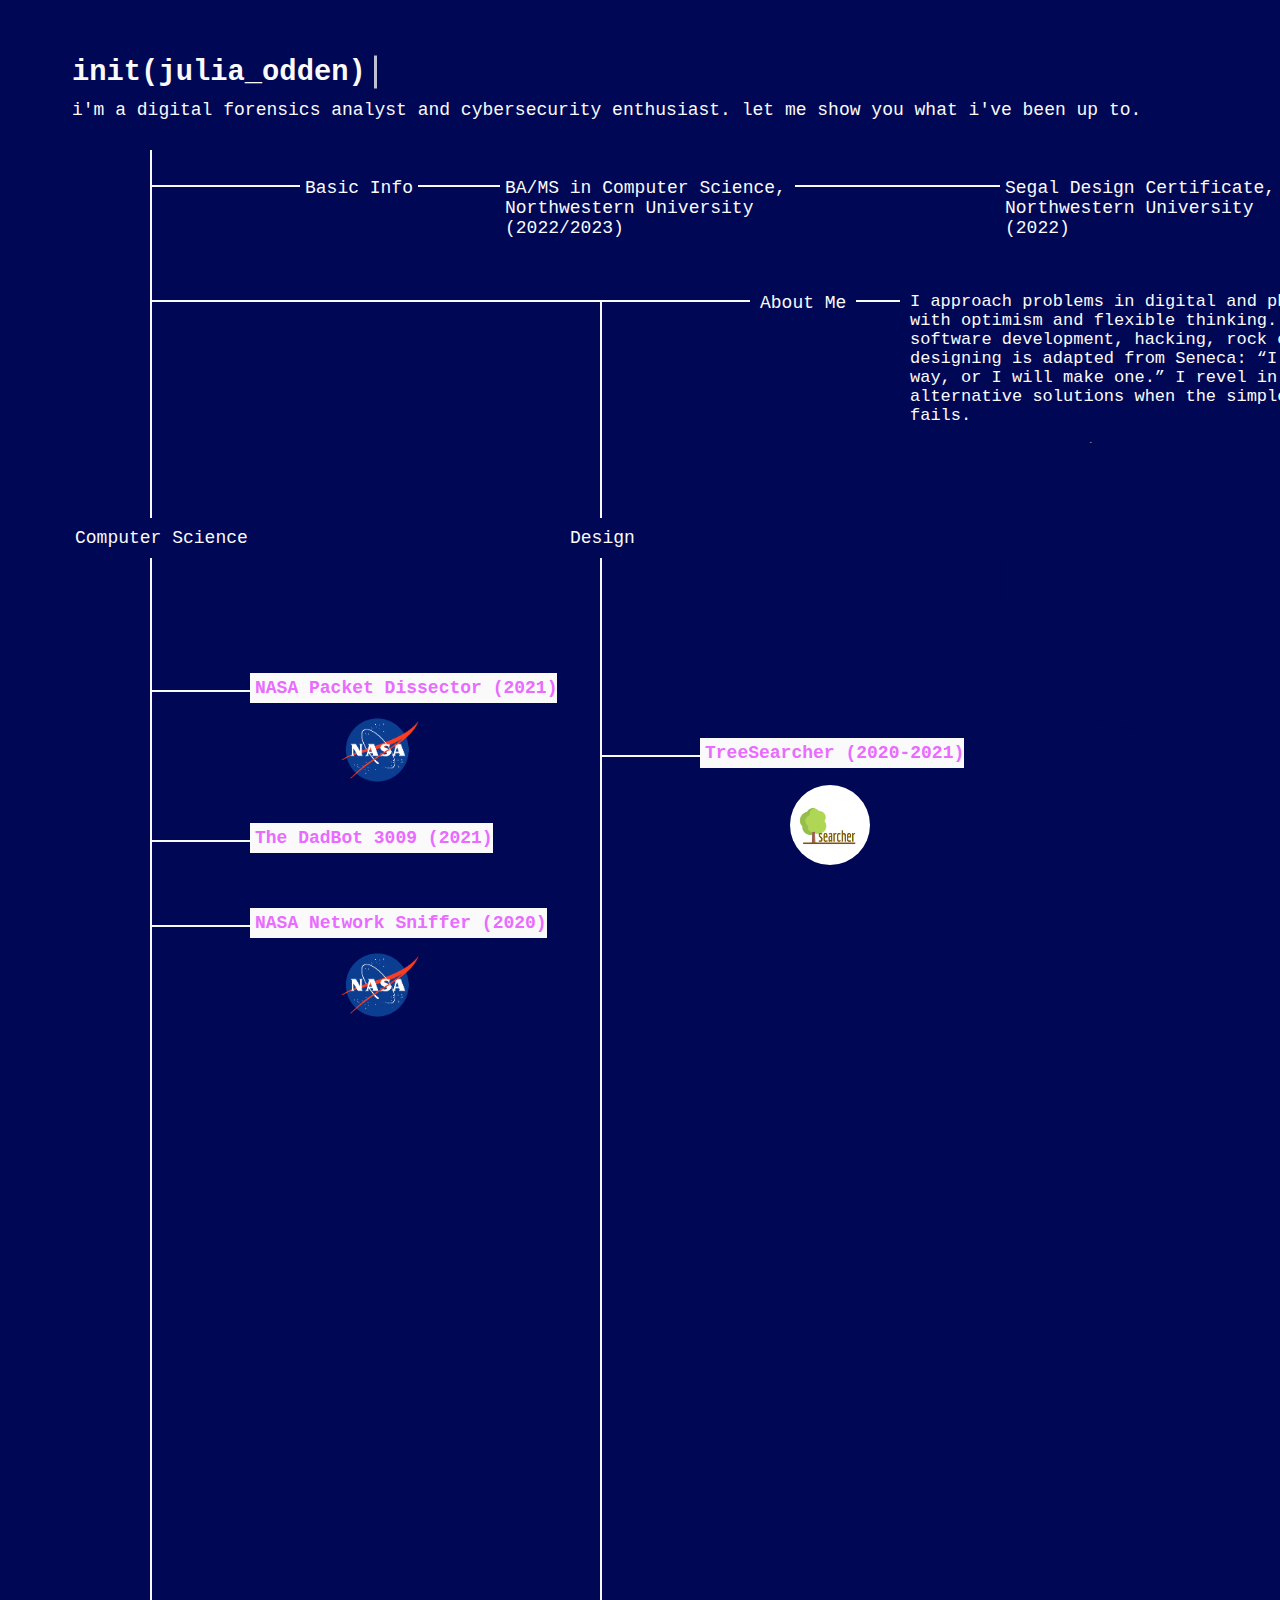
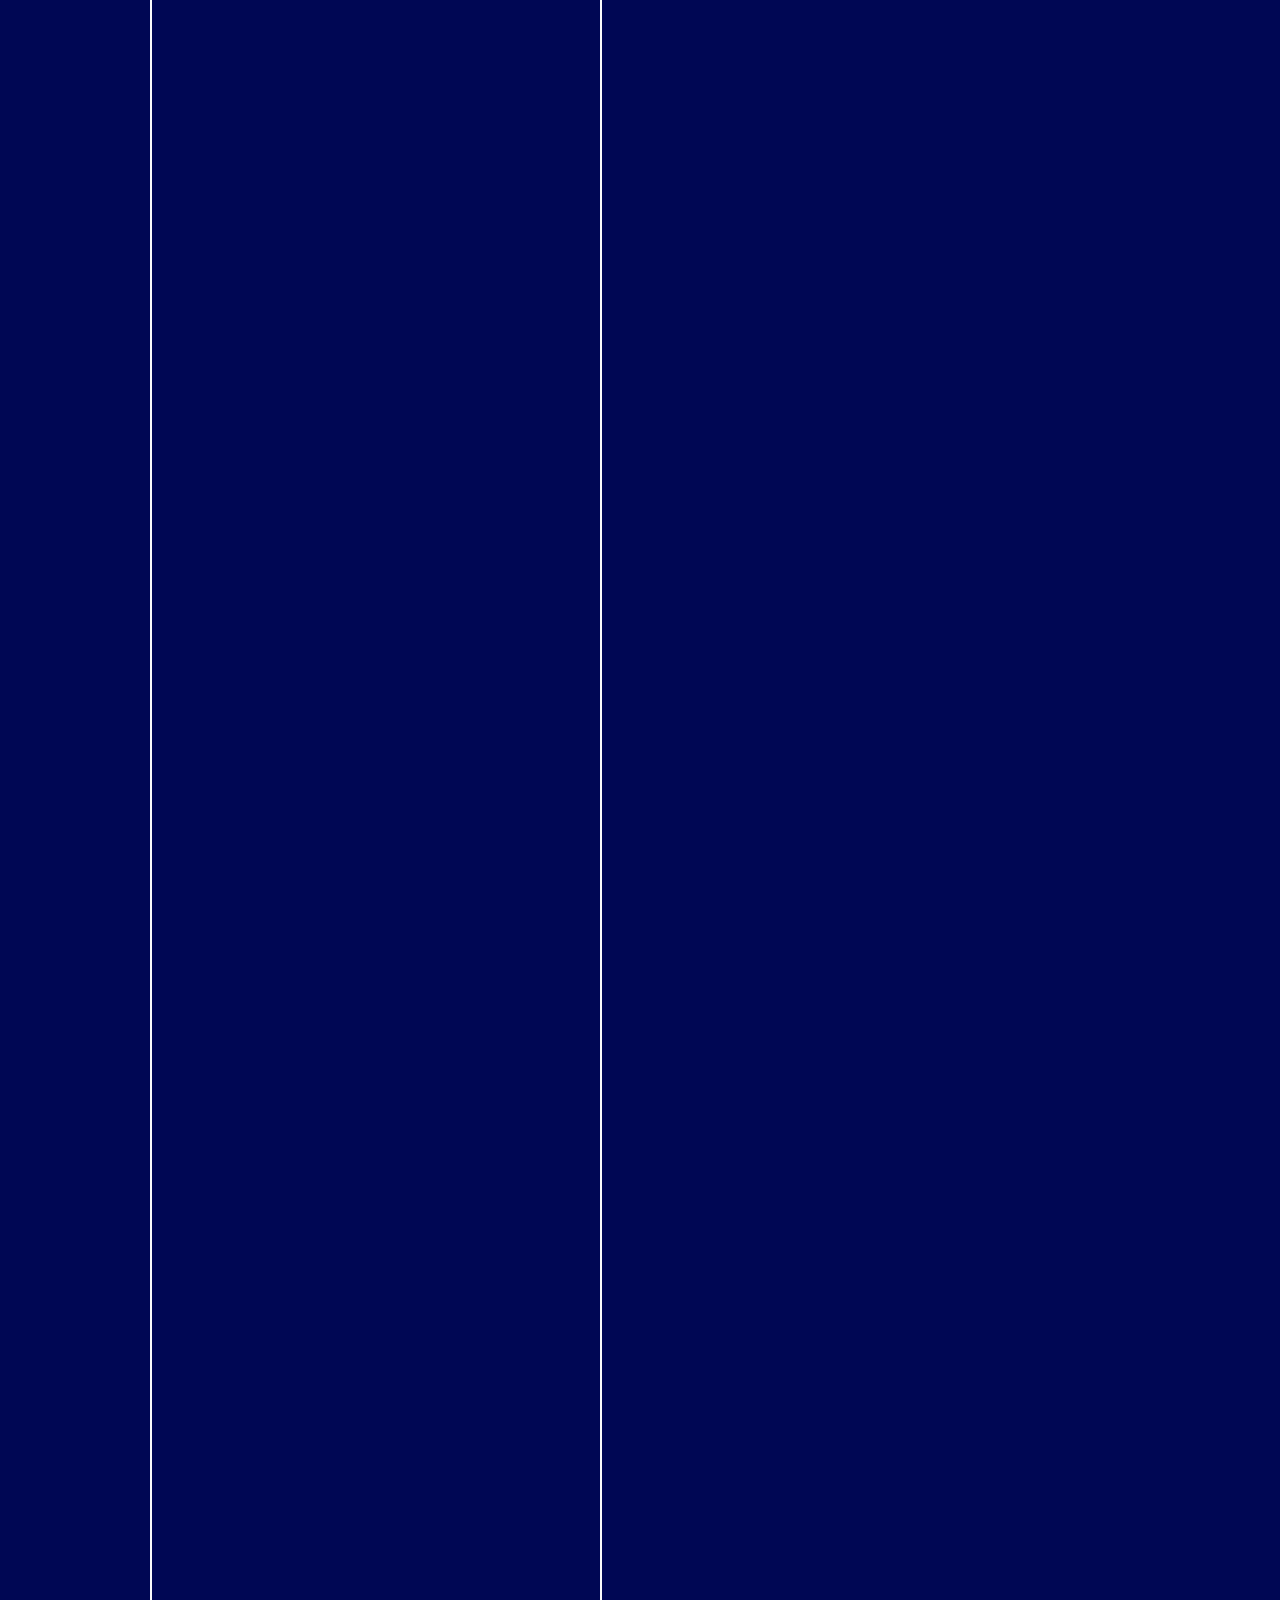
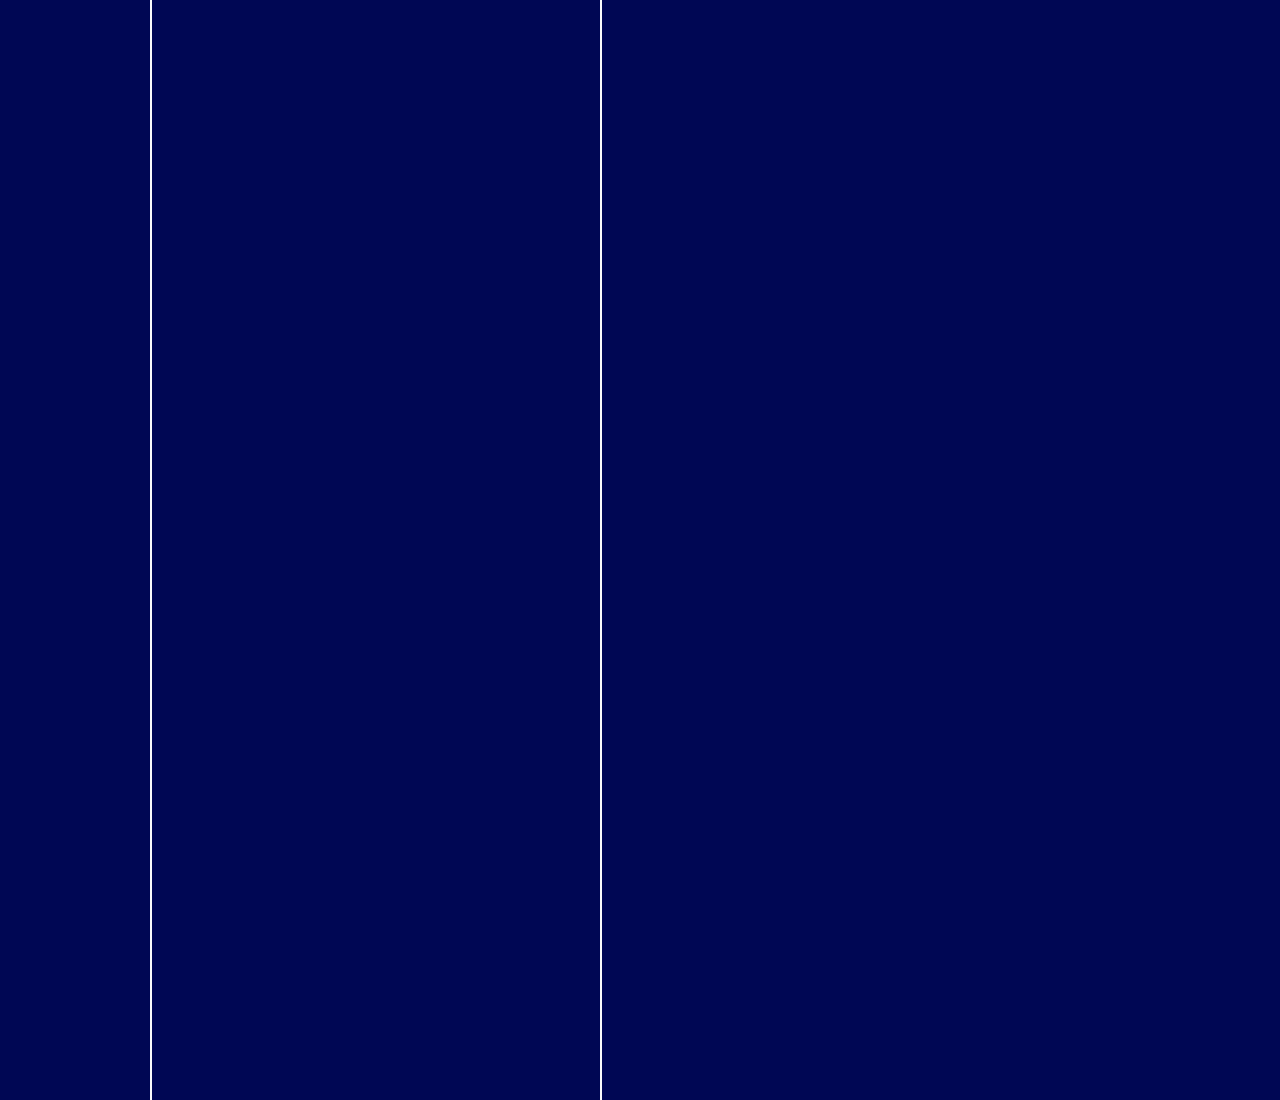
==== index_non_animated.html @ 8c8ec8ff "made non-animated index page" ====
<!DOCTYPE html>
<html lang="en"> 

<head>
  <link type="text/css" rel="stylesheet" href="./main_non_animated.css">
  <link rel="preconnect" href="https://fonts.googleapis.com"> 
  <script src="https://kit.fontawesome.com/14238980ed.js" crossorigin="anonymous"></script>

</head> 
<body>
	<a name="top"></a>
	<h1 class="line_1 typewriter">init(julia_odden)</h1>
	<p class="line_2">i'm a digital forensics analyst and cybersecurity enthusiast. let me show you what i've been up to.</p>
	<div class="guidelines">
		<div class="line verts vert"></div>
		<div class="line horiz"></div>
		<div class="line horiz2"></div>
		<div class="line verts vert2"></div>
		<div class="line verts vert3"></div>
	</div>
	<div class="labels">
		<p class="animated selectors compsci">Computer Science</p>
		<p class="animated selectors design">Design</p>
		<p class="animated selectors abtme">About Me</p>
		<p class="animated selectors links">Links</p>
	</div>
	<p class="animated" id="basicinfo">Basic Info</p>
	<p id="bio" class="animated degrees">BA/MS in Computer Science, Northwestern University (2022/2023)</p>
	<p id="bio" class="animated certs">Segal Design Certificate, Northwestern University (2022)</p>
	<p id="bio" class="animated home">Based in Chicago</p>
	<div class="projects">
		<a href="./project1.html" target="_blank"><p class="animated project cs nasa_a lynx">NASA Packet Dissector (2021)</p></a>
		<a href="./project1.html" target="_blank"><img class="animated meatball" src="./nasa.png" alt="nasa meatball"></a>
		<a href="./project3.html" target="_blank"><p class="animated project cs dadbot lynx">The DadBot 3009 (2021)</p></a>
		<a href="./project2.html" target="_blank"><p class="animated project cs nasa_b lynx">NASA Network Sniffer (2020)</p></a>
		<a href="./project2.html" target="_blank"><img class="animated meatball meatball2" src="./nasa.png" alt="nasa meatball"></a>
		<a href="./project4.html" target="_blank"><p class="animated project dsgn treesearcher_project lynx">TreeSearcher (2020-2021)</p></a>
		<a href="./project4.html" target="_blank"><img class="animated meatball treesearcher_logo" src="./treesearcher_logo.png" alt="treesearcher logo"></a>
	</div>
	<div class="project_lines">
		<div class="animated line a_nasa"></div>
		<div class="animated line dadbot_line"></div>
		<div class="animated line b_nasa"></div>
		<div class="animated line treesearcher"></div>
	</div>
	<p class="animated selectors abtme_txt">I approach problems in digital and physical space with optimism and flexible thinking. 
My motto in software development, hacking, rock climbing, and designing is adapted from Seneca: “I will find a way, or I will make one.” I revel in making alternative solutions when the simplest one fails.
</p>
	<img class="animated portrait" src="./NBS_0948_Original.jpg" alt="portrait">
	<a class="animated icons" href="https://github.com/JuliaMarO/" target="_blank"><i class="fab fa-github fa-3x github symbols"></i></a>
	<a class="animated icons" href="https://compsciformyparents.blogspot.com/" target="_blank"><i class="fab fa-blogger-b fa-3x blogspot symbols"></i></a>
	<a class="animated icons" href="mailto:julia.odden@gmail.com"><i class="fas fa-envelope fa-3x mail symbols"></i></a>
	<a class="animated icons" href="./Odden_Resume.pdf" target="_blank"><i class="far fa-file fa-3x resume symbols"></i></a>
	<a class="animated icons" href="#top"><i class="fas fa-arrow-up fa-3x arrow symbols"></i></a>
</body>
---- main_non_animated.css ----
/*
TODO

- hover effects on all the links

*/

* {
  background: #000754;
  overflow: hidden;
}

/* Global */
html{
  min-height: 100%;
  overflow: scroll;
  scroll-behavior: smooth;
}

body{
  height: 100%;
  padding: 4em;
  color: #fafafa;
  font-family: 'Source Code Pro', monospace; 
}

/* Highlight formatting for all the links in the project*/
.lynx {
	background: #fafafa;
	color: #e96bff; /* PINK */
	font-weight: bold;
	padding-left: 5px !important;
}

/* LANDING PAGE */

.top{
	content: "";
	position: fixed;
	top: 0px;
	left: 0px;
}

p {
	font-size: 18px;
}

.line_1{
    position: absolute;
    width: 10.5em;
    margin: 0 auto;
    border-right: 3px solid rgba(255,255,255,.75);
    font-size: 180%;
    text-align: left;
    white-space: nowrap;
    overflow: hidden;
    transform: translateY(-50%); 
    color: #fafafa;
}

.line_2{
    position: absolute;
    margin: 20 auto;
    width: 100%;
    font-size: 18px;
    text-align: left;
    white-space: nowrap;
    overflow: hidden;
    transform: translateY(50%); 
}

.line {
    background: #fafafa;
    position: absolute;      
}

.vert{
	top: 150px;
    left: 150px;
	height: 4150px;
	width: 2px;
}

.vert2{
	top: 300px;
    left: 600px;
	height: 4000px;
	width: 2px;
}

.vert3{
	top: 300px;
    left: 1500px;
	height: 650px;
	width: 2px;
}

.horiz {
	top: 300px;
    left: 150px;
	height: 2px;
	width: 2400px;
}

.horiz2 {
	top: 185px;
    left: 150px;
	height: 2px;
	width: 2400px;
}

#basicinfo {
	width: auto;
	color: #fafafa;
	position: absolute;
	top: 150px;
	left: 300px;
	padding: 10px 5px;
}

#bio {
	color: #fafafa;
	position: absolute;
	top: 150px;
	padding: 10px 5px;
}

.degrees{
	left: 500px;
	width: 285px;
}

.certs{
	left: 1000px;
	width: 280px;
}
.home{
	left: 1500px;
	width: auto;
}

.compsci {
	color: #fafafa;
	position: absolute;
	top: 500px;
	left: 75px;
	padding: 10px 0px;
}

.design {
	color: #fafafa;
	position: absolute;
	top: 500px;
	left: 570px;
	padding: 10px 0px;
}

.abtme {
	color: #fafafa;
	position: absolute;
	top: 275px;
	left: 750px;
	padding: 0px 10px;
}

.links {
	color: #fafafa;
	position: absolute;
	top: 500px;
	left: 1480px;
	padding: 10px 0px;
}

.abtme_txt {
	color: #fafafa;
	position: absolute;
	top: 275px;
	left: 900px;
	width: 510px;
	padding: 0px 10px;
	font-size: 17px;
}

.typewriter{
  animation: blinkTextCursor 700ms steps(22) infinite normal;

}

.portrait {
	width:300px;
	height: 300px;
	object-fit: cover;
	border-radius: 50%;
	top: 430px;
	left: 1000px;
	position: absolute;
}

.symbols {
	color: #fafafa;
	position: absolute;
	left: 1475px;
	background: #000754;
	padding: 5px;
	transition: text-shadow 0.5s ease;
}

.github {
	top: 600px;
}

.blogspot {
	top: 700px;
}

.mail {
	top: 800px;
}

.resume {
	top: 900px;
}

.arrow {
	color: #fafafa;
	position: fixed;
	top: 10px;
	left: 10px;
	background: transparent;
	padding: 5px;
}

/* BUTTON HOVERING */

.symbols:hover {
  text-shadow: 0 0 10px #ffffff;
}

/* PROJECT PAGE 1: NASA PACKET DISSECTOR*/

.nasa_a {
	position: absolute;
	padding: 5px 0px;
	top: 655px;
	left: 250px;
	max-width: 75%;
}

.meatball {
	position: absolute;
	background: #000754;
	width: 160px;
	height: 80px;
	border-radius: 100%;
	top: 710px;
	left: 300px;
}

.a_nasa {
	top: 690px;
    left: 150px;
	height: 2px;
	width: 100px;
	color: #fafafa;
	position: absolute;	
}


/* PROJECT PAGE 2 (project3.html): DADBOT */
.dadbot {
	position: absolute;
	padding: 5px 0px;
	top: 805px;
	left: 250px;
	max-width: 75%;
}

.dadbot_line {
	top: 840px;
    left: 150px;
	height: 2px;
	width: 100px;
	color: #fafafa;
}


/* PROJECT PAGE 3 (project2.html): NASA NETWORK SNIFFER*/
.nasa_b {
	position: absolute;
	padding: 5px 0px;
	top: 890px;
	left: 250px;
	max-width: 75%;
}

.b_nasa {
	top: 925px;
    left: 150px;
	height: 2px;
	width: 100px;
    color: #fafafa;
}

.meatball2{
	top: 945px !important;
}

/* PROJECT PAGE 4 (project4.html): TREESEARCHER */
.treesearcher_project {
	position: absolute;
	padding: 5px 0px;
	top: 720px;
	left: 700px;
	max-width: 75%;
}

.treesearcher {
	top: 755px;
    left: 600px;
	height: 2px;
	width: 100px;
    position: absolute;
    color: #fafafa;
}

.treesearcher_logo{
	position: absolute;
	background: #000754;
	width: 80px;
	height: 80px;
	border-radius: 50%;
	top: 785px !important;
	left: 790px !important;
}


/* ANIMATION */


@keyframes blinkTextCursor{
	from{border-right-color: rgba(255,255,255,.75);}
	to{border-right-color: transparent;}
}
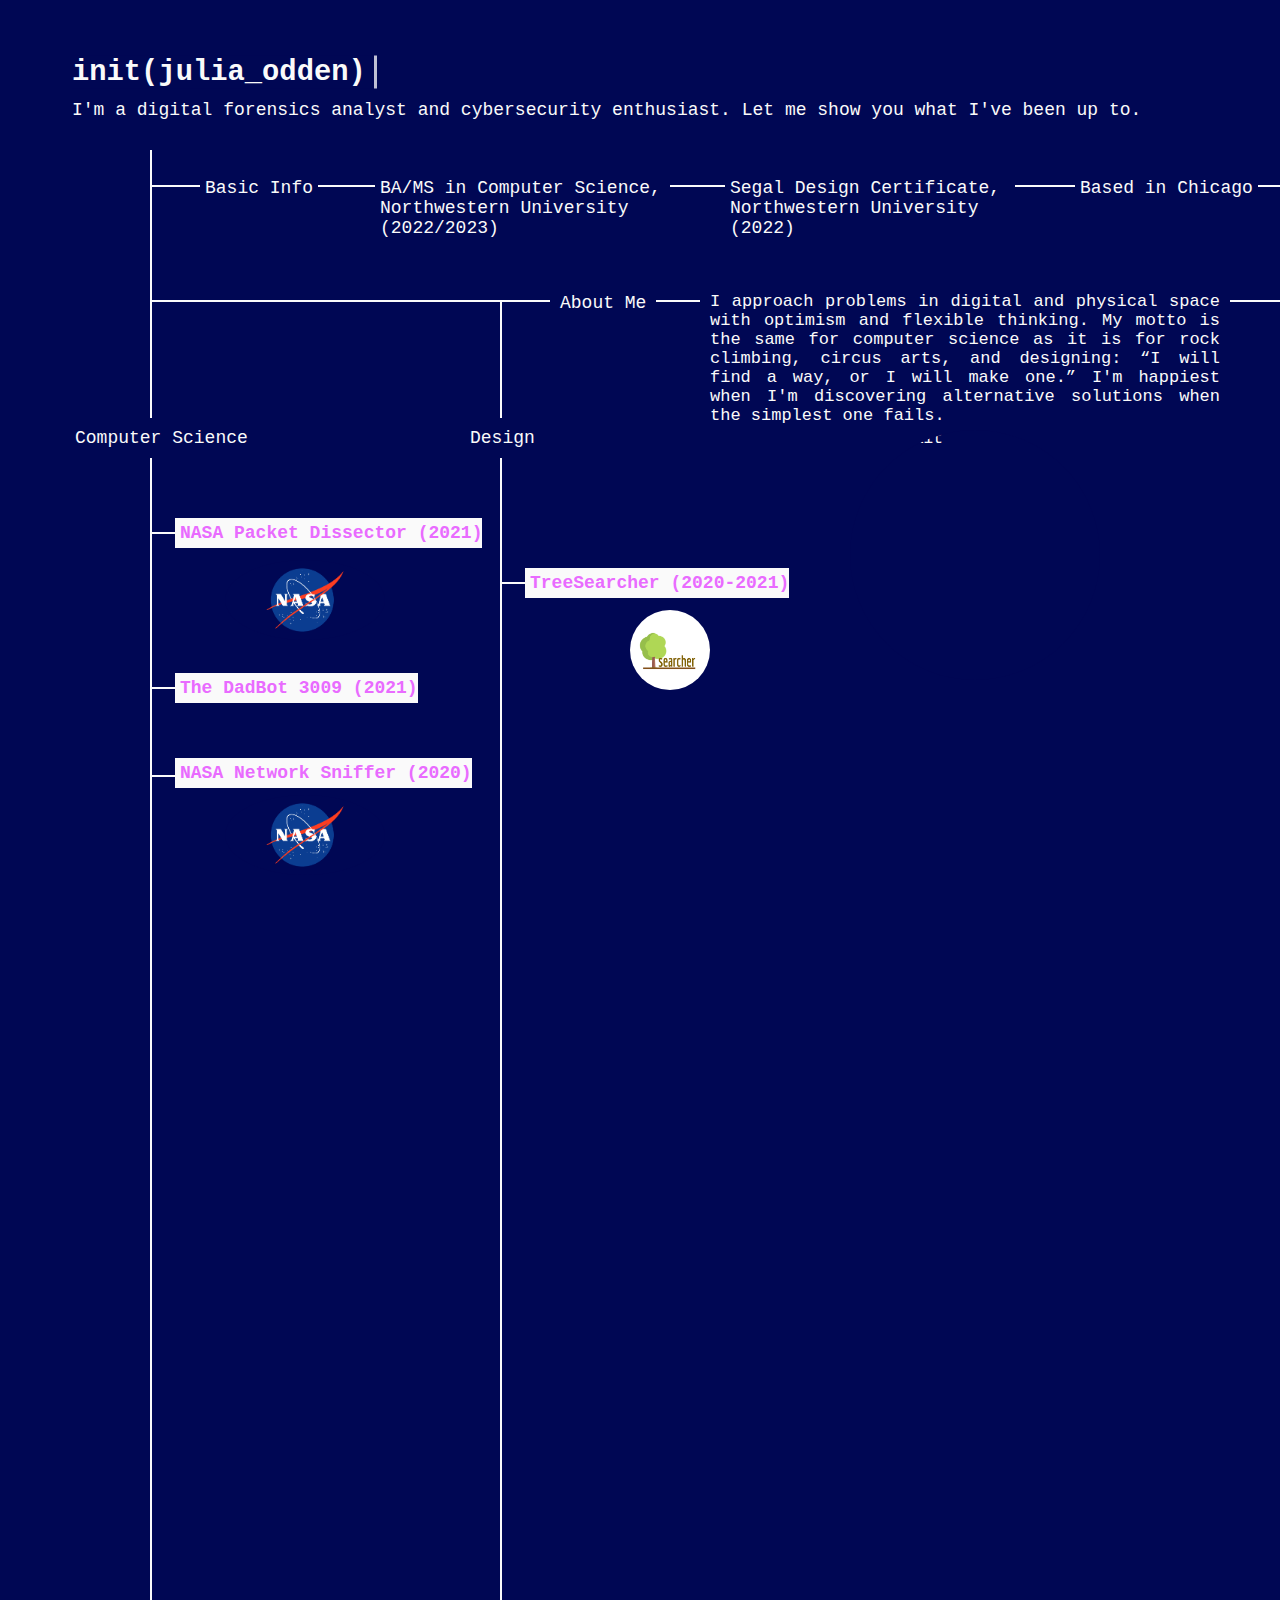
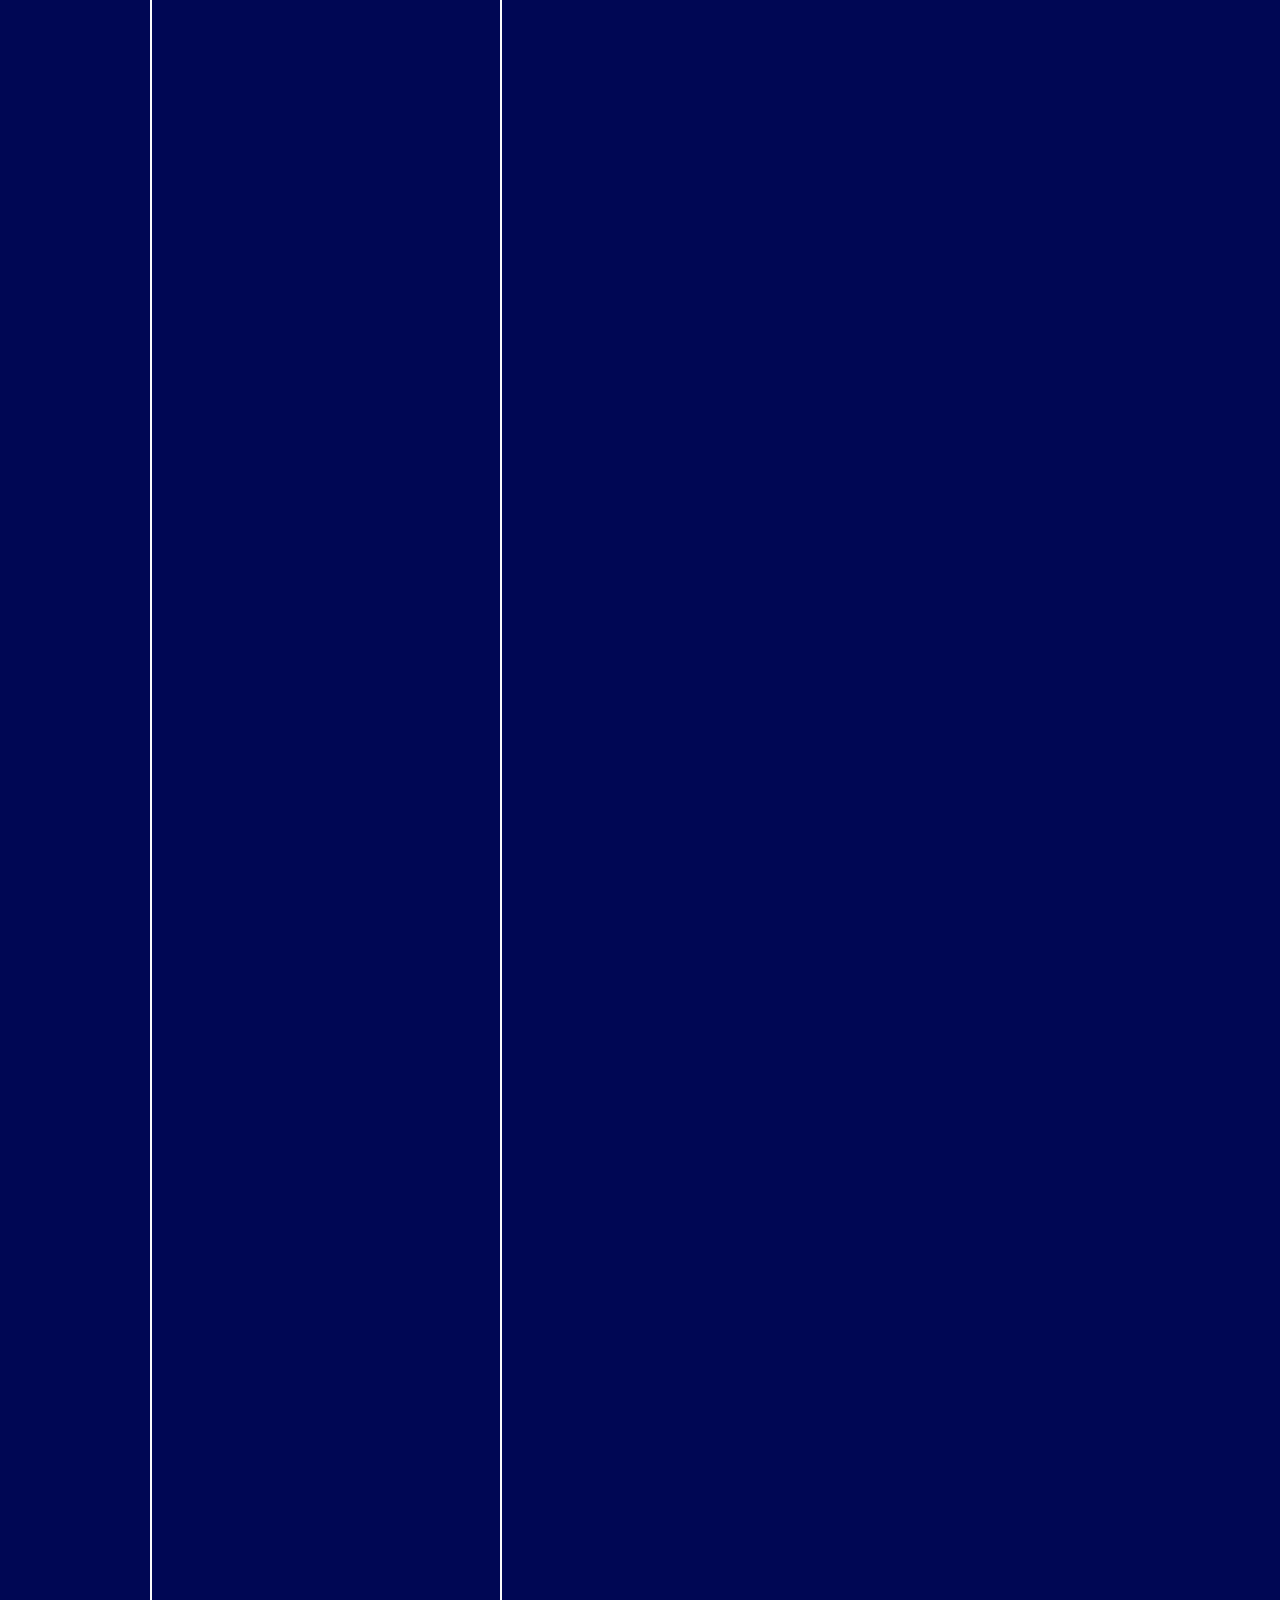
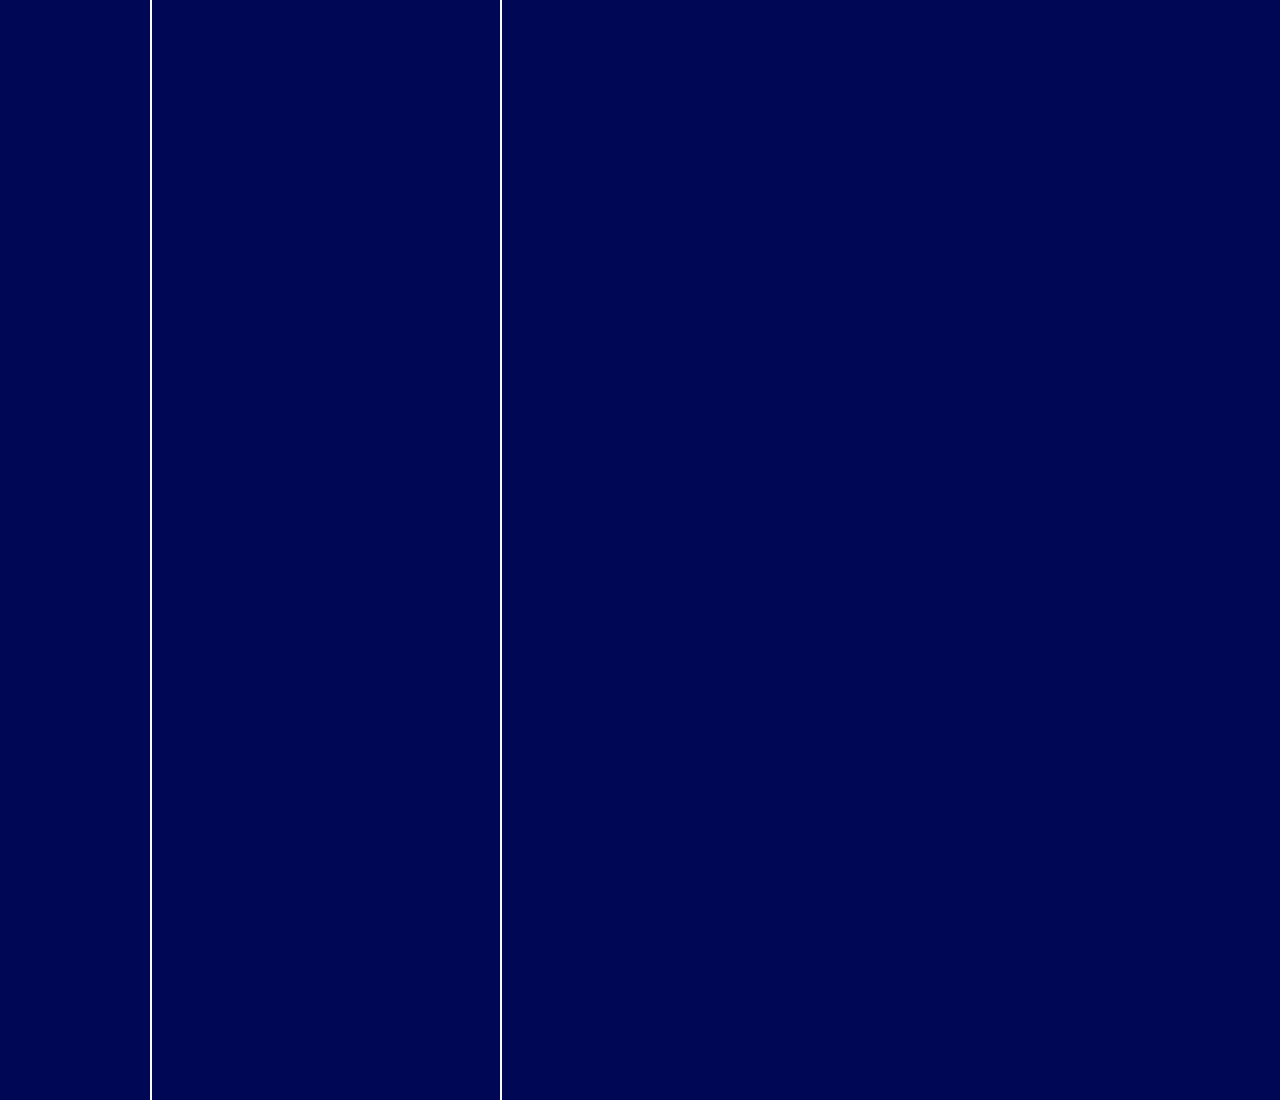
==== commit 8c988224: "cut down horizontal space" ====
--- a/index_non_animated.html
+++ b/index_non_animated.html
@@ -10,7 +10,7 @@
 <body>
 	<a name="top"></a>
 	<h1 class="line_1 typewriter">init(julia_odden)</h1>
-	<p class="line_2">i'm a digital forensics analyst and cybersecurity enthusiast. let me show you what i've been up to.</p>
+	<p class="line_2">I'm a digital forensics analyst and cybersecurity enthusiast. Let me show you what I've been up to.</p>
 	<div class="guidelines">
 		<div class="line verts vert"></div>
 		<div class="line horiz"></div>
@@ -29,13 +29,13 @@
 	<p id="bio" class="animated certs">Segal Design Certificate, Northwestern University (2022)</p>
 	<p id="bio" class="animated home">Based in Chicago</p>
 	<div class="projects">
-		<a href="./project1.html" target="_blank"><p class="animated project cs nasa_a lynx">NASA Packet Dissector (2021)</p></a>
-		<a href="./project1.html" target="_blank"><img class="animated meatball" src="./nasa.png" alt="nasa meatball"></a>
-		<a href="./project3.html" target="_blank"><p class="animated project cs dadbot lynx">The DadBot 3009 (2021)</p></a>
-		<a href="./project2.html" target="_blank"><p class="animated project cs nasa_b lynx">NASA Network Sniffer (2020)</p></a>
-		<a href="./project2.html" target="_blank"><img class="animated meatball meatball2" src="./nasa.png" alt="nasa meatball"></a>
-		<a href="./project4.html" target="_blank"><p class="animated project dsgn treesearcher_project lynx">TreeSearcher (2020-2021)</p></a>
-		<a href="./project4.html" target="_blank"><img class="animated meatball treesearcher_logo" src="./treesearcher_logo.png" alt="treesearcher logo"></a>
+		<a href="./project1.html"><p class="animated project cs nasa_a lynx">NASA Packet Dissector (2021)</p></a>
+		<a href="./project1.html"><img class="animated meatball" src="./nasa.png" alt="nasa meatball"></a>
+		<a href="./project3.html"><p class="animated project cs dadbot lynx">The DadBot 3009 (2021)</p></a>
+		<a href="./project2.html"><p class="animated project cs nasa_b lynx">NASA Network Sniffer (2020)</p></a>
+		<a href="./project2.html"><img class="animated meatball meatball2" src="./nasa.png" alt="nasa meatball"></a>
+		<a href="./project4.html"><p class="animated project dsgn treesearcher_project lynx">TreeSearcher (2020-2021)</p></a>
+		<a href="./project4.html"><img class="animated meatball treesearcher_logo" src="./treesearcher_logo.png" alt="treesearcher logo"></a>
 	</div>
 	<div class="project_lines">
 		<div class="animated line a_nasa"></div>
@@ -44,12 +44,12 @@
 		<div class="animated line treesearcher"></div>
 	</div>
 	<p class="animated selectors abtme_txt">I approach problems in digital and physical space with optimism and flexible thinking. 
-My motto in software development, hacking, rock climbing, and designing is adapted from Seneca: “I will find a way, or I will make one.” I revel in making alternative solutions when the simplest one fails.
+My motto is the same for computer science as it is for rock climbing, circus arts, and designing: “I will find a way, or I will make one.” I'm happiest when I'm discovering alternative solutions when the simplest one fails.
 </p>
 	<img class="animated portrait" src="./NBS_0948_Original.jpg" alt="portrait">
-	<a class="animated icons" href="https://github.com/JuliaMarO/" target="_blank"><i class="fab fa-github fa-3x github symbols"></i></a>
-	<a class="animated icons" href="https://compsciformyparents.blogspot.com/" target="_blank"><i class="fab fa-blogger-b fa-3x blogspot symbols"></i></a>
-	<a class="animated icons" href="mailto:julia.odden@gmail.com"><i class="fas fa-envelope fa-3x mail symbols"></i></a>
-	<a class="animated icons" href="./Odden_Resume.pdf" target="_blank"><i class="far fa-file fa-3x resume symbols"></i></a>
+	<a class="animated icons" href="https://github.com/JuliaMarO/" target="_blank"><i class="fab fa-github fa-2x github symbols"></i></a>
+	<a class="animated icons" href="https://compsciformyparents.blogspot.com/" target="_blank"><i class="fab fa-blogger-b fa-2x blogspot symbols"></i></a>
+	<a class="animated icons" href="mailto:julia.odden@gmail.com"><i class="fas fa-envelope fa-2x mail symbols"></i></a>
+	<a class="animated icons" href="./Odden_Resume.pdf" target="_blank"><i class="far fa-file fa-2x resume symbols"></i></a>
 	<a class="animated icons" href="#top"><i class="fas fa-arrow-up fa-3x arrow symbols"></i></a>
 </body>
--- a/main_non_animated.css
+++ b/main_non_animated.css
@@ -45,13 +45,17 @@
 	font-size: 18px;
 }
 
+ul {
+	font-size: 18px;
+}
+
 .line_1{
     position: absolute;
     width: 10.5em;
     margin: 0 auto;
     border-right: 3px solid rgba(255,255,255,.75);
     font-size: 180%;
-    text-align: left;
+    text-align: justify;
     white-space: nowrap;
     overflow: hidden;
     transform: translateY(-50%); 
@@ -63,7 +67,7 @@
     margin: 20 auto;
     width: 100%;
     font-size: 18px;
-    text-align: left;
+    text-align: justify;
     white-space: nowrap;
     overflow: hidden;
     transform: translateY(50%); 
@@ -83,7 +87,7 @@
 
 .vert2{
 	top: 300px;
-    left: 600px;
+    left: 500px;
 	height: 4000px;
 	width: 2px;
 }
@@ -93,6 +97,8 @@
     left: 1500px;
 	height: 650px;
 	width: 2px;
+	opacity: 0;
+
 }
 
 .horiz {
@@ -114,7 +120,7 @@
 	color: #fafafa;
 	position: absolute;
 	top: 150px;
-	left: 300px;
+	left: 200px;
 	padding: 10px 5px;
 }
 
@@ -126,23 +132,23 @@
 }
 
 .degrees{
-	left: 500px;
+	left: 375px;
 	width: 285px;
 }
 
 .certs{
-	left: 1000px;
+	left: 725px;
 	width: 280px;
 }
 .home{
-	left: 1500px;
+	left: 1075px;
 	width: auto;
 }
 
 .compsci {
 	color: #fafafa;
 	position: absolute;
-	top: 500px;
+	top: 400px;
 	left: 75px;
 	padding: 10px 0px;
 }
@@ -150,8 +156,8 @@
 .design {
 	color: #fafafa;
 	position: absolute;
-	top: 500px;
-	left: 570px;
+	top: 400px;
+	left: 470px;
 	padding: 10px 0px;
 }
 
@@ -159,7 +165,7 @@
 	color: #fafafa;
 	position: absolute;
 	top: 275px;
-	left: 750px;
+	left: 550px;
 	padding: 0px 10px;
 }
 
@@ -169,16 +175,18 @@
 	top: 500px;
 	left: 1480px;
 	padding: 10px 0px;
+	opacity: 0;
 }
 
 .abtme_txt {
 	color: #fafafa;
 	position: absolute;
 	top: 275px;
-	left: 900px;
+	left: 700px;
 	width: 510px;
 	padding: 0px 10px;
 	font-size: 17px;
+	text-align: justify;
 }
 
 .typewriter{
@@ -187,38 +195,38 @@
 }
 
 .portrait {
-	width:300px;
-	height: 300px;
+	width:250px;
+	height: 250px;
 	object-fit: cover;
 	border-radius: 50%;
 	top: 430px;
-	left: 1000px;
+	left: 850px;
 	position: absolute;
 }
 
 .symbols {
 	color: #fafafa;
 	position: absolute;
-	left: 1475px;
+	top: 280px;
 	background: #000754;
 	padding: 5px;
 	transition: text-shadow 0.5s ease;
 }
 
 .github {
-	top: 600px;
+	left: 275px;
 }
 
 .blogspot {
-	top: 700px;
+	left: 350px;
 }
 
 .mail {
-	top: 800px;
+	left: 425px;
 }
 
 .resume {
-	top: 900px;
+	left: 200px;
 }
 
 .arrow {
@@ -241,8 +249,8 @@
 .nasa_a {
 	position: absolute;
 	padding: 5px 0px;
-	top: 655px;
-	left: 250px;
+	top: 500px;
+	left: 175px;
 	max-width: 75%;
 }
 
@@ -252,15 +260,15 @@
 	width: 160px;
 	height: 80px;
 	border-radius: 100%;
-	top: 710px;
-	left: 300px;
+	top: 560px;
+	left: 225px;
 }
 
 .a_nasa {
-	top: 690px;
-    left: 150px;
-	height: 2px;
-	width: 100px;
+	top: 532px;
+    left: 150px;
+	height: 2px;
+	width: 25px;
 	color: #fafafa;
 	position: absolute;	
 }
@@ -270,16 +278,16 @@
 .dadbot {
 	position: absolute;
 	padding: 5px 0px;
-	top: 805px;
-	left: 250px;
+	top: 655px;
+	left: 175px;
 	max-width: 75%;
 }
 
 .dadbot_line {
-	top: 840px;
-    left: 150px;
-	height: 2px;
-	width: 100px;
+	top: 687px;
+    left: 150px;
+	height: 2px;
+	width: 25px;
 	color: #fafafa;
 }
 
@@ -288,37 +296,37 @@
 .nasa_b {
 	position: absolute;
 	padding: 5px 0px;
-	top: 890px;
-	left: 250px;
+	top: 740px;
+	left: 175px;
 	max-width: 75%;
 }
 
 .b_nasa {
-	top: 925px;
-    left: 150px;
-	height: 2px;
-	width: 100px;
+	top: 775px;
+    left: 150px;
+	height: 2px;
+	width: 25px;
     color: #fafafa;
 }
 
 .meatball2{
-	top: 945px !important;
+	top: 795px !important;
 }
 
 /* PROJECT PAGE 4 (project4.html): TREESEARCHER */
 .treesearcher_project {
 	position: absolute;
 	padding: 5px 0px;
-	top: 720px;
-	left: 700px;
+	top: 550px;
+	left: 525px;
 	max-width: 75%;
 }
 
 .treesearcher {
-	top: 755px;
-    left: 600px;
-	height: 2px;
-	width: 100px;
+	top: 582px;
+    left: 500px;
+	height: 2px;
+	width: 25px;
     position: absolute;
     color: #fafafa;
 }
@@ -329,8 +337,8 @@
 	width: 80px;
 	height: 80px;
 	border-radius: 50%;
-	top: 785px !important;
-	left: 790px !important;
+	top: 610px !important;
+	left: 630px !important;
 }
 
 
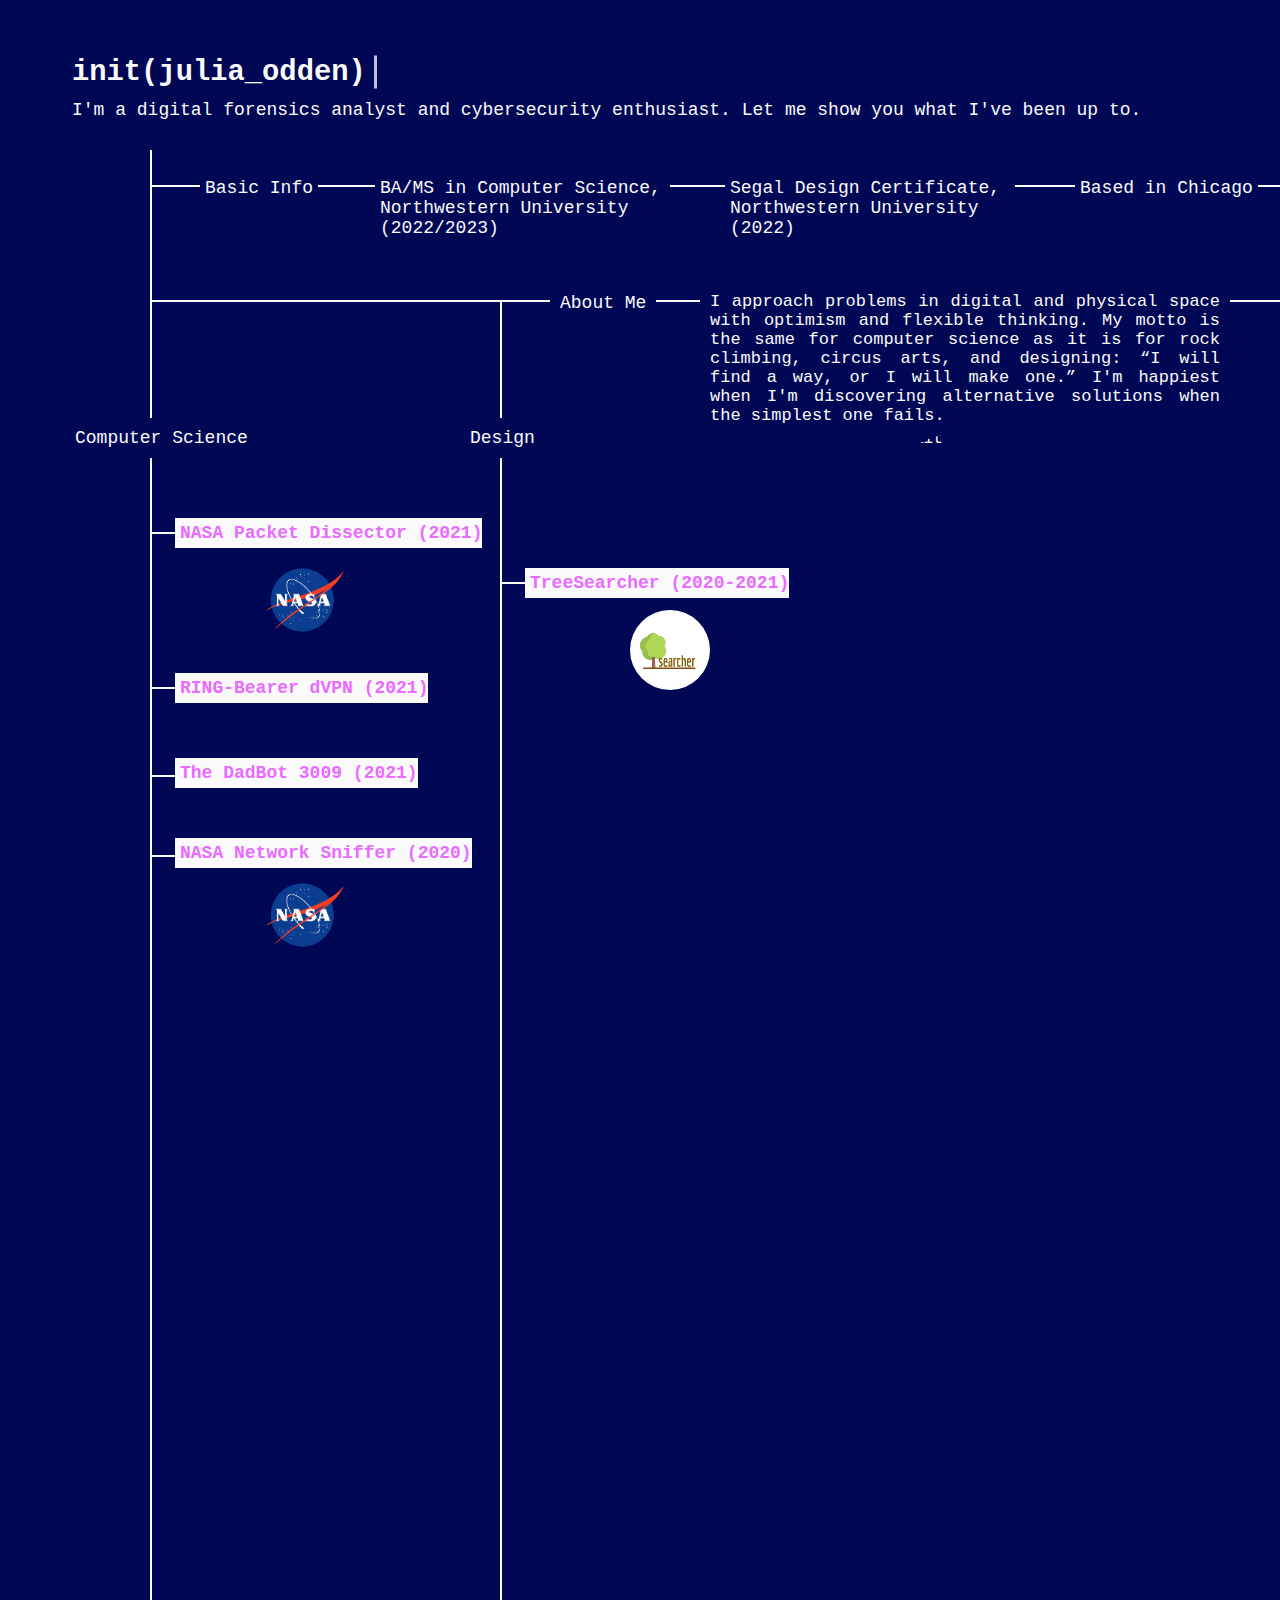
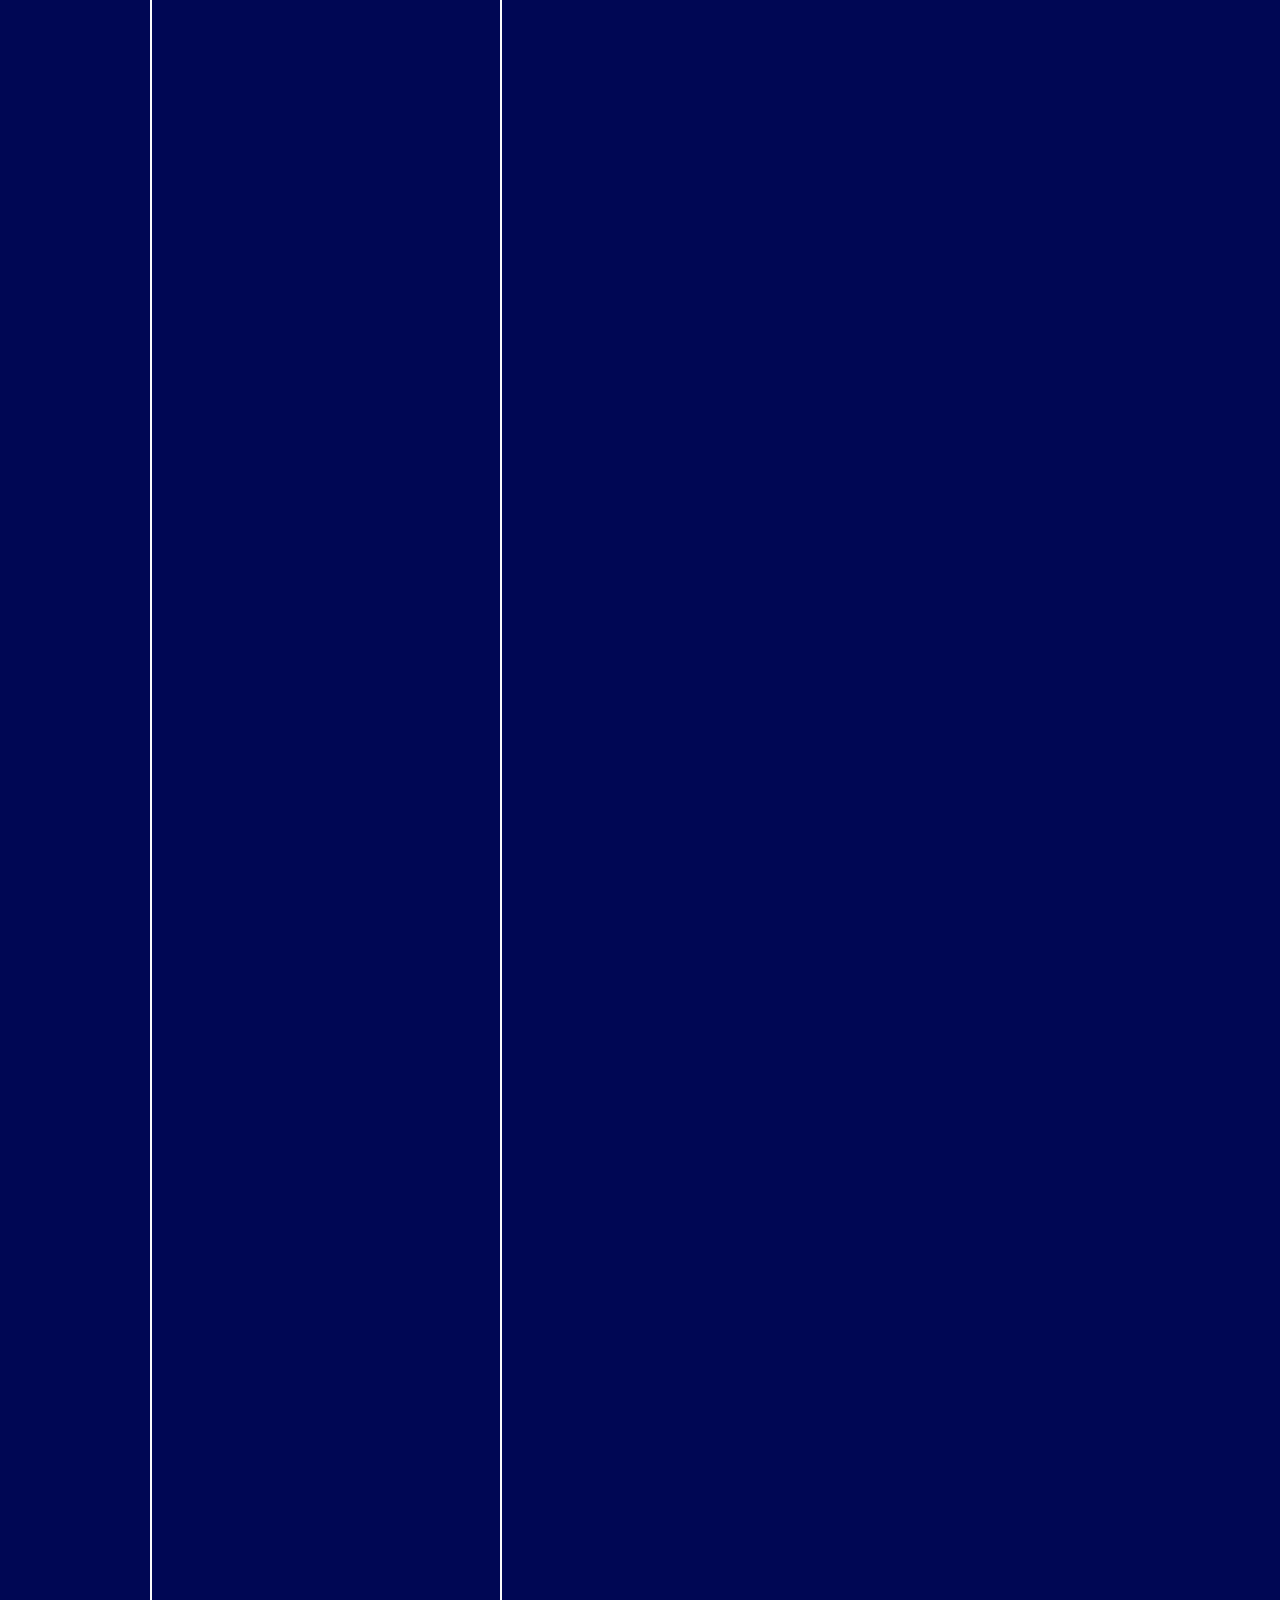
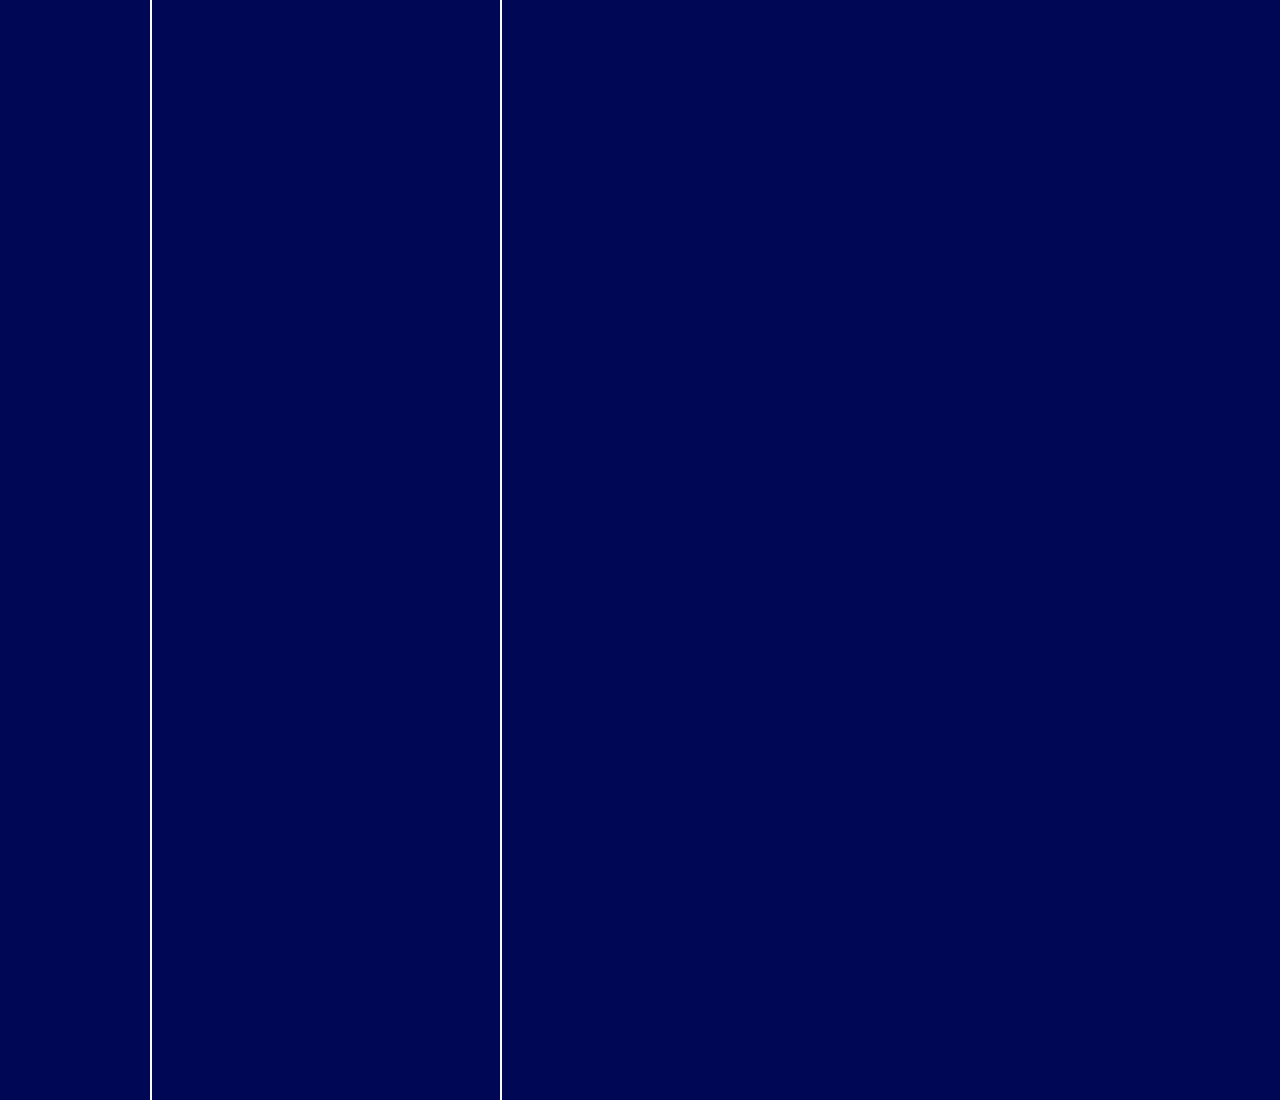
==== commit 097a770f: "added RING" ====
--- a/index_non_animated.html
+++ b/index_non_animated.html
@@ -31,6 +31,7 @@
 	<div class="projects">
 		<a href="./project1.html"><p class="animated project cs nasa_a lynx">NASA Packet Dissector (2021)</p></a>
 		<a href="./project1.html"><img class="animated meatball" src="./nasa.png" alt="nasa meatball"></a>
+		<a href="./project5_ring.html"><p class="animated project cs ring lynx">RING-Bearer dVPN (2021)</p></a>
 		<a href="./project3.html"><p class="animated project cs dadbot lynx">The DadBot 3009 (2021)</p></a>
 		<a href="./project2.html"><p class="animated project cs nasa_b lynx">NASA Network Sniffer (2020)</p></a>
 		<a href="./project2.html"><img class="animated meatball meatball2" src="./nasa.png" alt="nasa meatball"></a>
@@ -39,6 +40,7 @@
 	</div>
 	<div class="project_lines">
 		<div class="animated line a_nasa"></div>
+		<div class="animated line ring_line"></div>
 		<div class="animated line dadbot_line"></div>
 		<div class="animated line b_nasa"></div>
 		<div class="animated line treesearcher"></div>
--- a/main_non_animated.css
+++ b/main_non_animated.css
@@ -273,9 +273,8 @@
 	position: absolute;	
 }
 
-
-/* PROJECT PAGE 2 (project3.html): DADBOT */
-.dadbot {
+/* PROJECT PAGE 2 (project5_ring.html): RING */
+.ring {
 	position: absolute;
 	padding: 5px 0px;
 	top: 655px;
@@ -283,7 +282,7 @@
 	max-width: 75%;
 }
 
-.dadbot_line {
+.ring_line {
 	top: 687px;
     left: 150px;
 	height: 2px;
@@ -292,8 +291,8 @@
 }
 
 
-/* PROJECT PAGE 3 (project2.html): NASA NETWORK SNIFFER*/
-.nasa_b {
+/* PROJECT PAGE 3 (project3.html): DADBOT */
+.dadbot {
 	position: absolute;
 	padding: 5px 0px;
 	top: 740px;
@@ -301,8 +300,26 @@
 	max-width: 75%;
 }
 
+.dadbot_line {
+	top: 775px;
+    left: 150px;
+	height: 2px;
+	width: 25px;
+	color: #fafafa;
+}
+
+
+/* PROJECT PAGE 4 (project2.html): NASA NETWORK SNIFFER*/
+.nasa_b {
+	position: absolute;
+	padding: 5px 0px;
+	top: 820px;
+	left: 175px;
+	max-width: 75%;
+}
+
 .b_nasa {
-	top: 775px;
+	top: 855px;
     left: 150px;
 	height: 2px;
 	width: 25px;
@@ -310,10 +327,10 @@
 }
 
 .meatball2{
-	top: 795px !important;
-}
-
-/* PROJECT PAGE 4 (project4.html): TREESEARCHER */
+	top: 875px !important;
+}
+
+/* PROJECT PAGE 5 (project4.html): TREESEARCHER */
 .treesearcher_project {
 	position: absolute;
 	padding: 5px 0px;
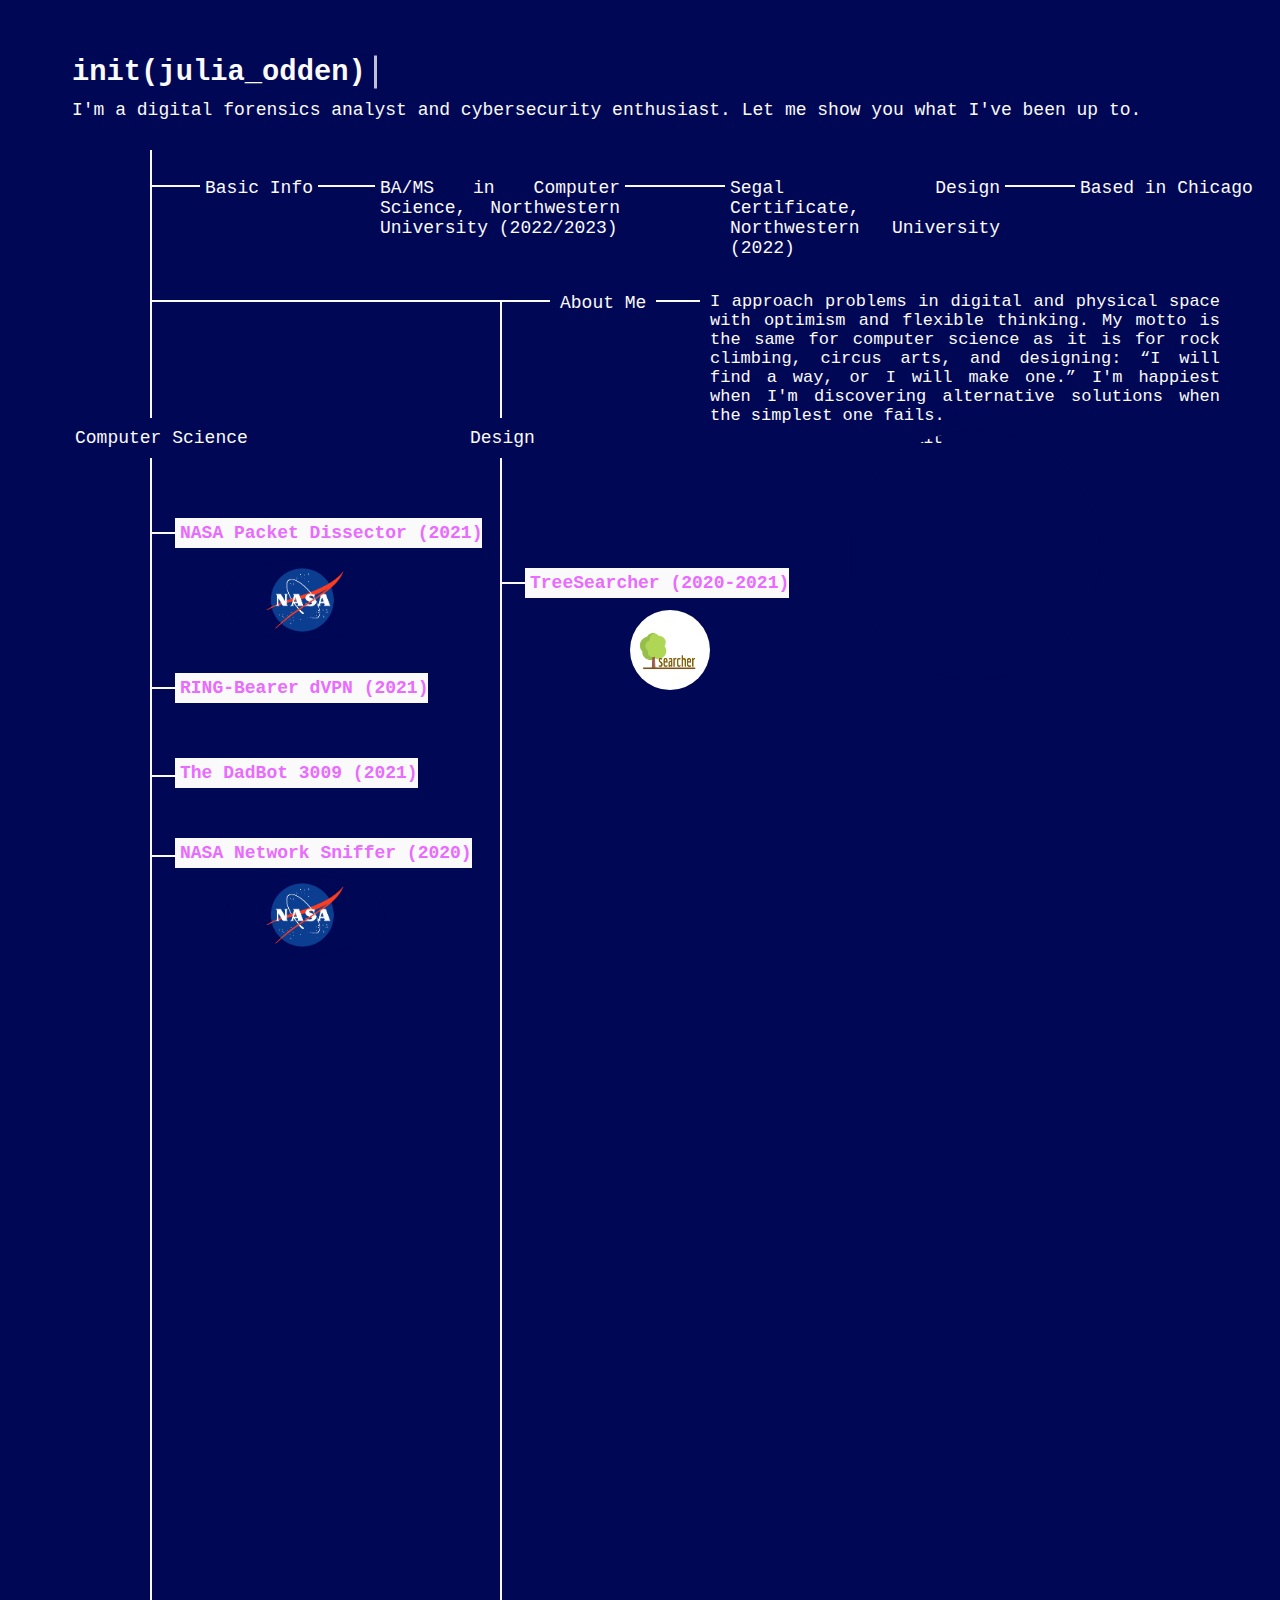
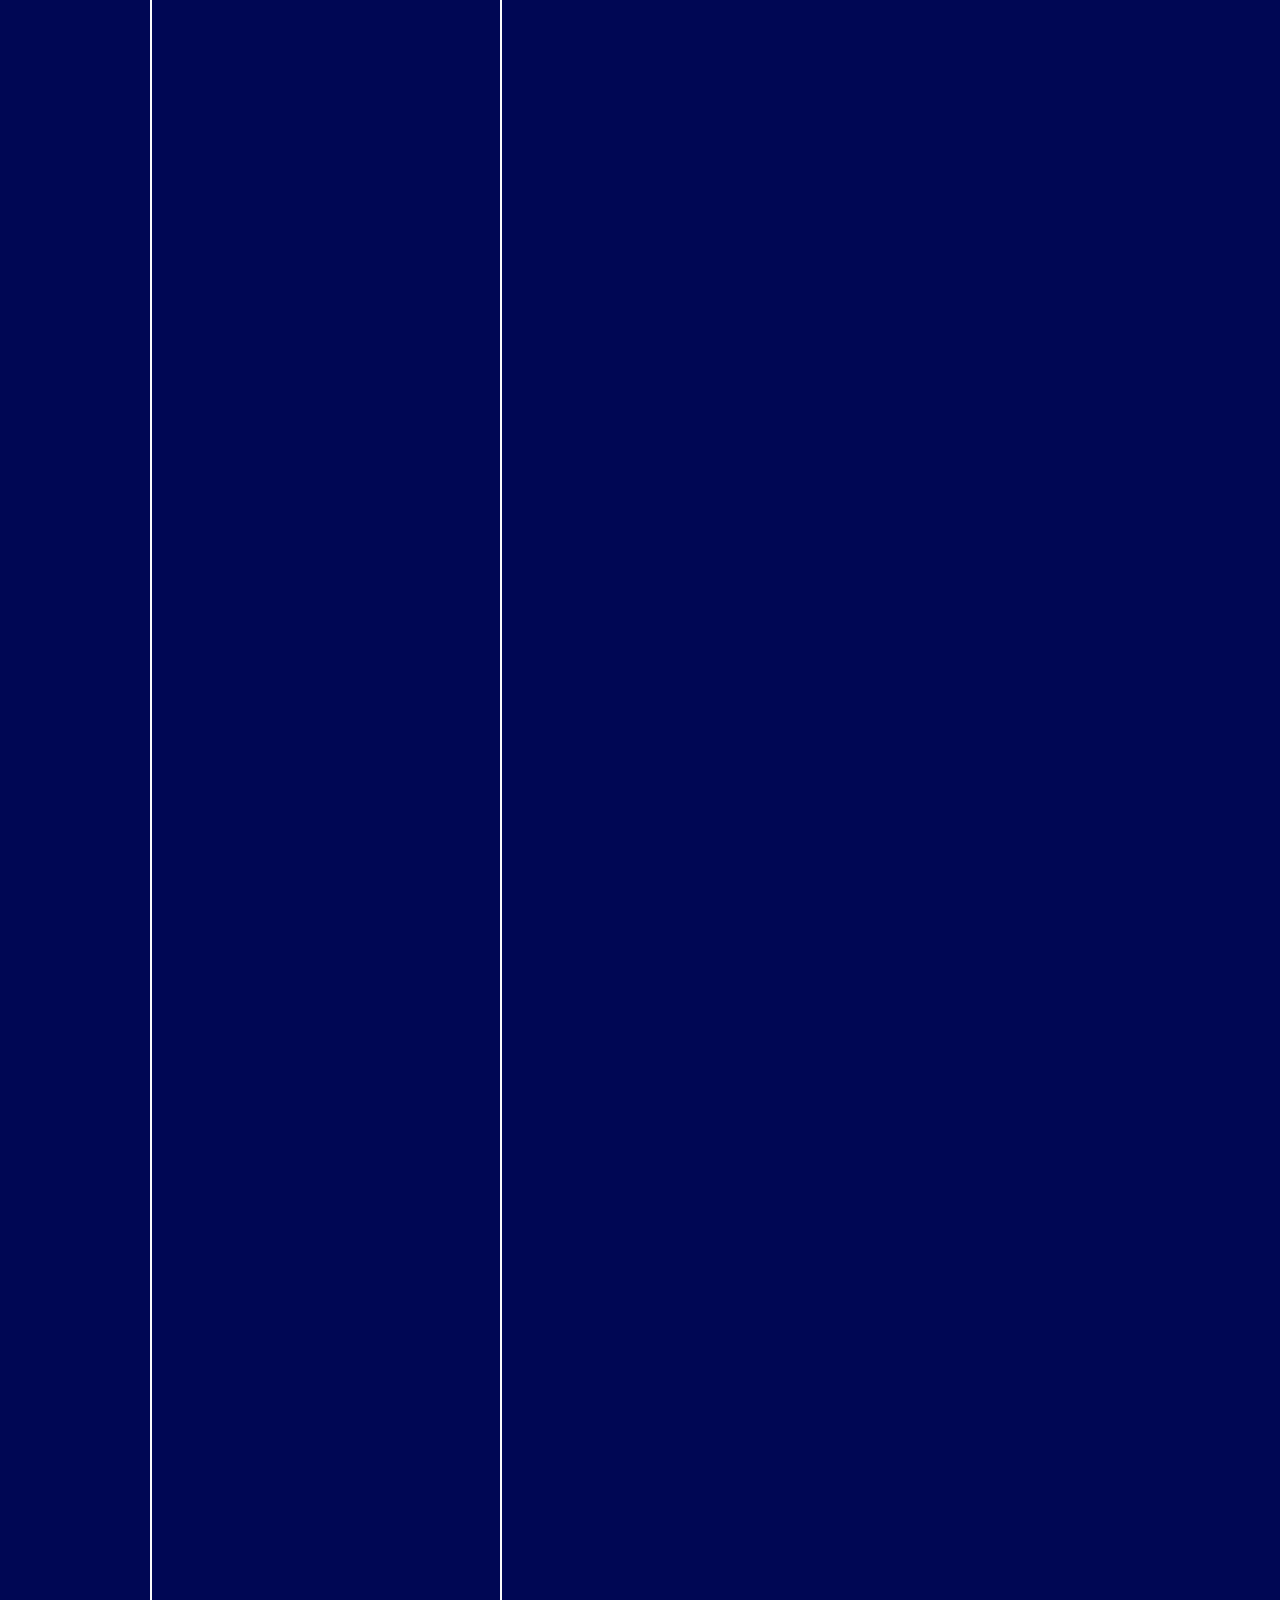
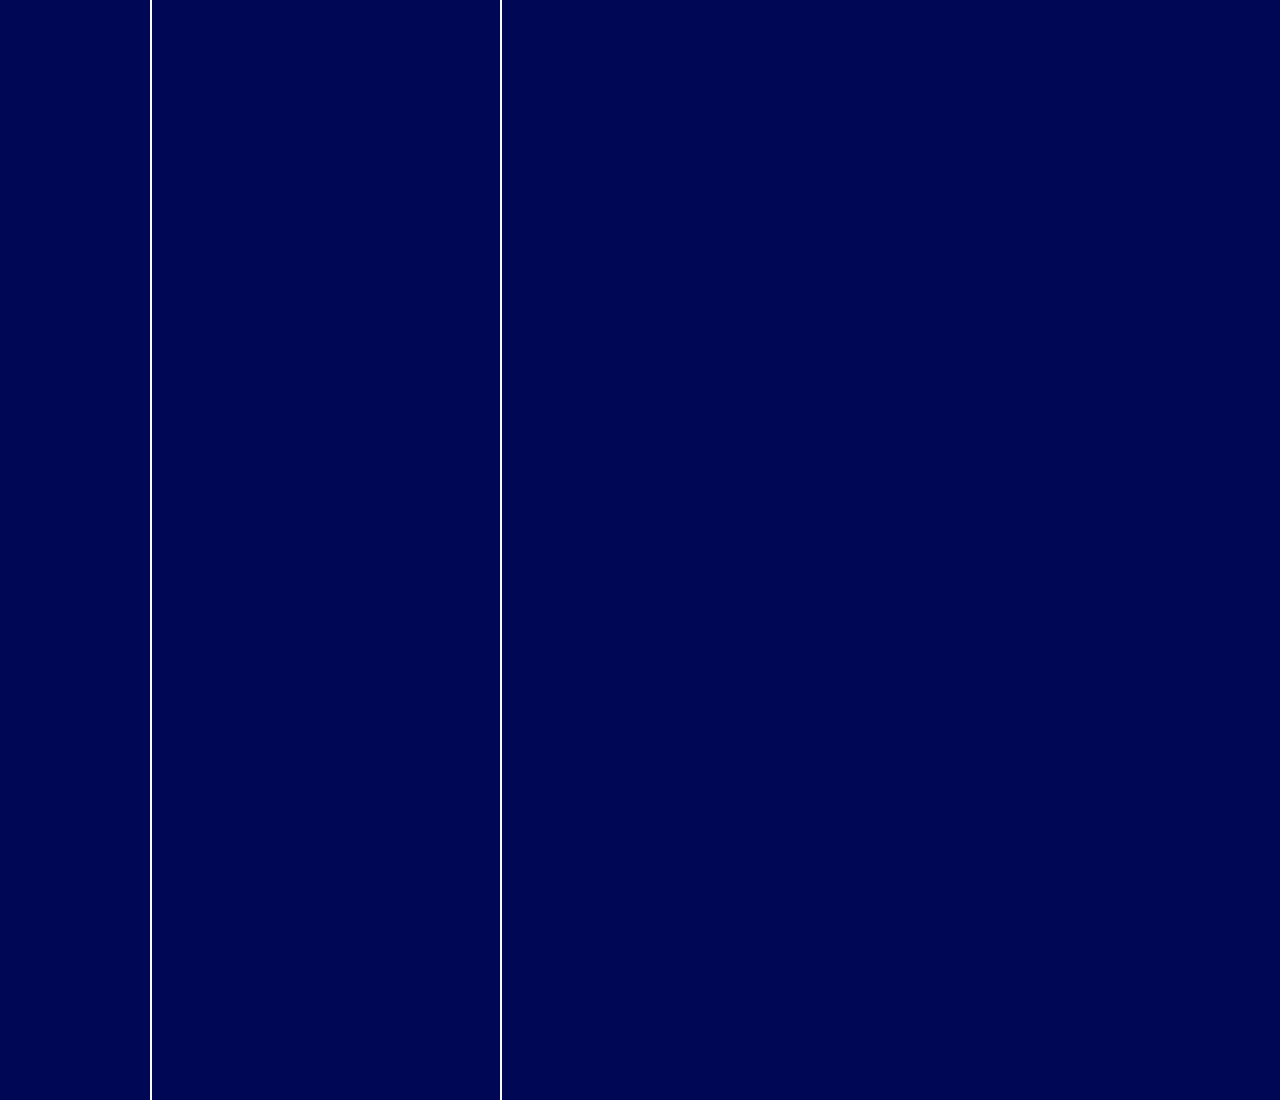
==== commit 070f0e30: "fixed timings" ====
--- a/index_non_animated.html
+++ b/index_non_animated.html
@@ -5,7 +5,7 @@
   <link type="text/css" rel="stylesheet" href="./main_non_animated.css">
   <link rel="preconnect" href="https://fonts.googleapis.com"> 
   <script src="https://kit.fontawesome.com/14238980ed.js" crossorigin="anonymous"></script>
-
+  <link href="./favicon.ico" rel="shortcut icon" type="image/x-icon" />
 </head> 
 <body>
 	<a name="top"></a>
@@ -16,13 +16,11 @@
 		<div class="line horiz"></div>
 		<div class="line horiz2"></div>
 		<div class="line verts vert2"></div>
-		<div class="line verts vert3"></div>
 	</div>
 	<div class="labels">
 		<p class="animated selectors compsci">Computer Science</p>
 		<p class="animated selectors design">Design</p>
 		<p class="animated selectors abtme">About Me</p>
-		<p class="animated selectors links">Links</p>
 	</div>
 	<p class="animated" id="basicinfo">Basic Info</p>
 	<p id="bio" class="animated degrees">BA/MS in Computer Science, Northwestern University (2022/2023)</p>
--- a/main_non_animated.css
+++ b/main_non_animated.css
@@ -92,27 +92,18 @@
 	width: 2px;
 }
 
-.vert3{
-	top: 300px;
-    left: 1500px;
-	height: 650px;
-	width: 2px;
-	opacity: 0;
-
-}
-
 .horiz {
 	top: 300px;
     left: 150px;
 	height: 2px;
-	width: 2400px;
+	width: 1000px;
 }
 
 .horiz2 {
 	top: 185px;
     left: 150px;
 	height: 2px;
-	width: 2400px;
+	width: 1000px;
 }
 
 #basicinfo {
@@ -125,24 +116,30 @@
 }
 
 #bio {
-	color: #fafafa;
+	color: #000754;
 	position: absolute;
 	top: 150px;
 	padding: 10px 5px;
+	color: #fafafa;
 }
 
 .degrees{
 	left: 375px;
-	width: 285px;
+	width: 240px;
+	text-align: justify;
+	color: #fafafa;
 }
 
 .certs{
 	left: 725px;
-	width: 280px;
+	width: 270px;
+	text-align: justify;
+	color: #fafafa;
 }
 .home{
 	left: 1075px;
 	width: auto;
+	color: #fafafa;
 }
 
 .compsci {
@@ -167,15 +164,6 @@
 	top: 275px;
 	left: 550px;
 	padding: 0px 10px;
-}
-
-.links {
-	color: #fafafa;
-	position: absolute;
-	top: 500px;
-	left: 1480px;
-	padding: 10px 0px;
-	opacity: 0;
 }
 
 .abtme_txt {
